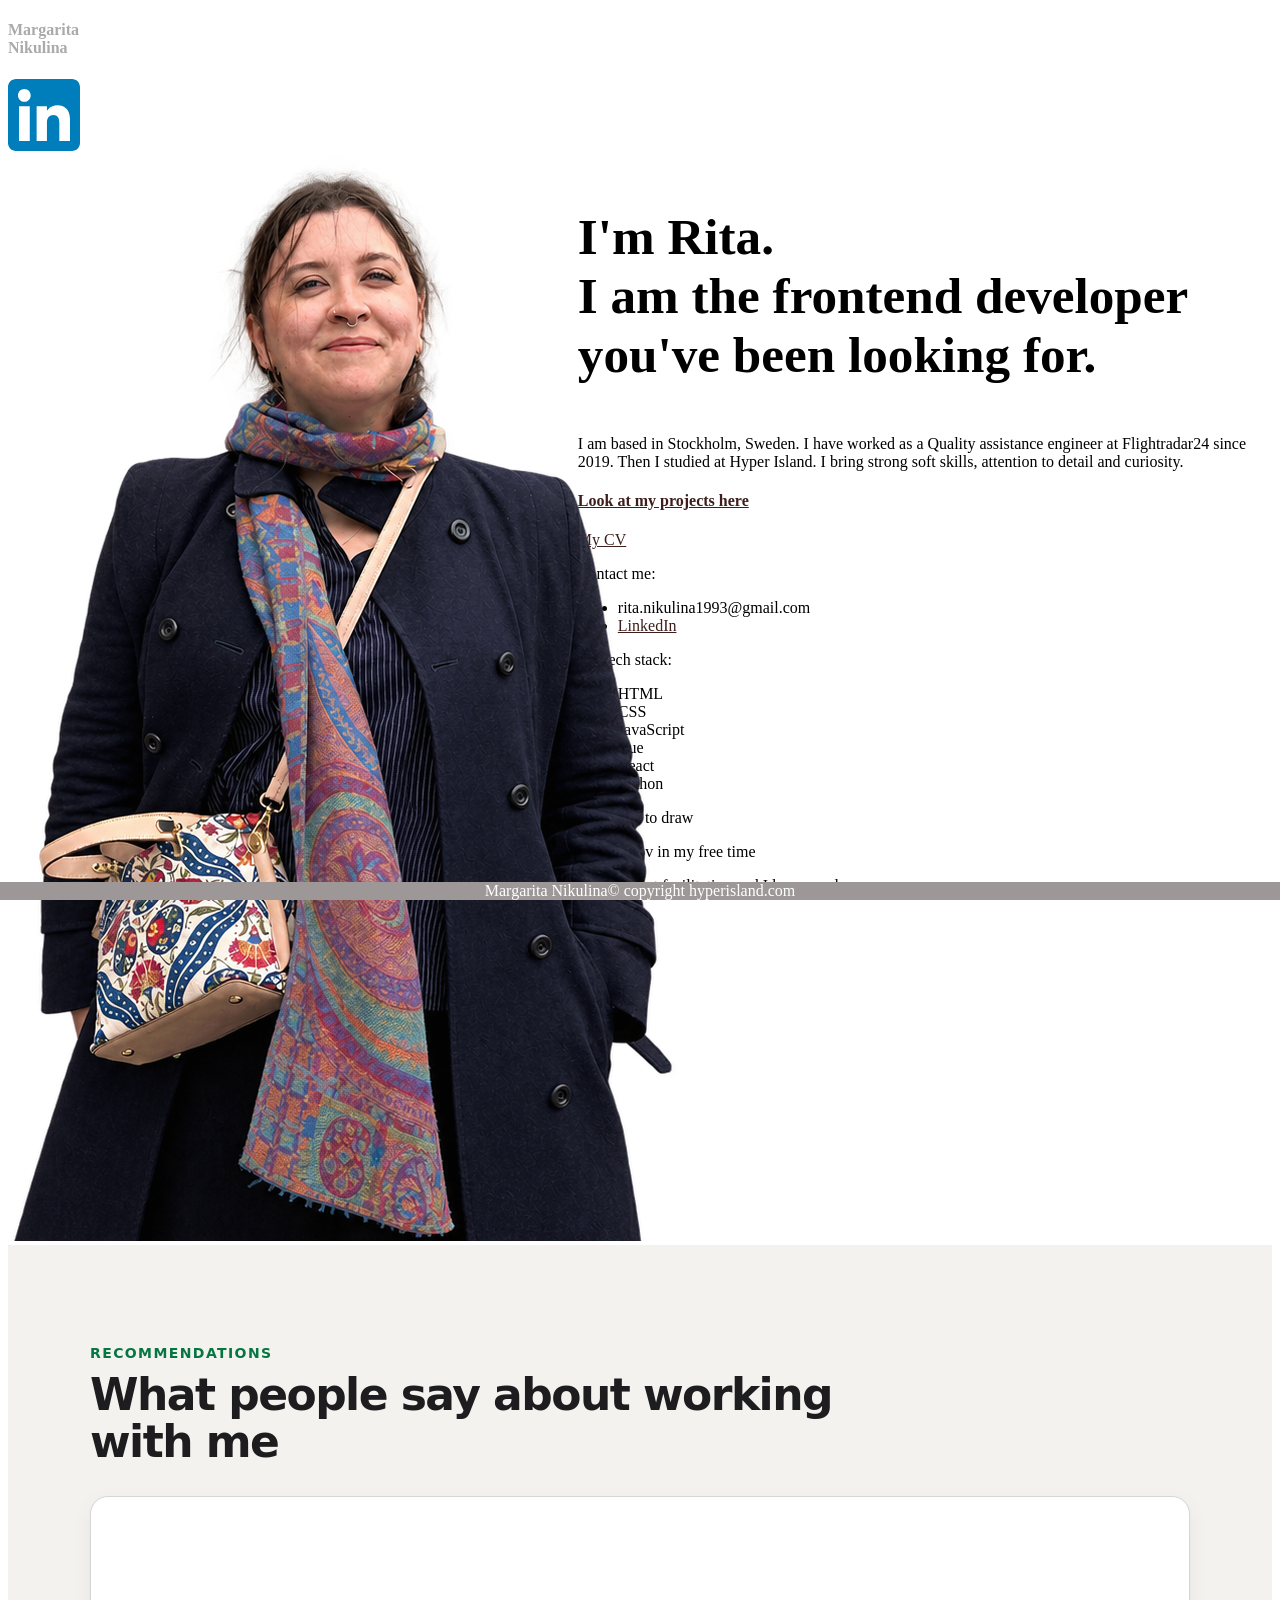
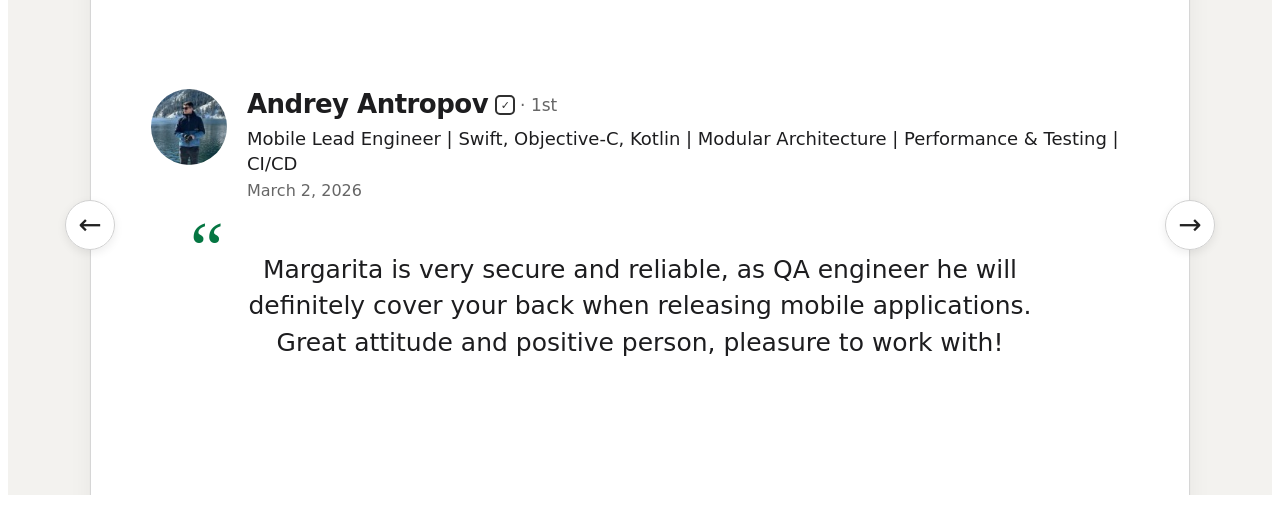
==== main_page/index.html @ 6b38fb1a "added the main page and linkedin iframe" ====
<!DOCTYPE html>
<html>
    <head>
        <meta name="viewport" content="width=device-width, initial-scale=1.0">
        <link rel="stylesheet" href="styles.css">
    </head>
    <body style="font-family:Verdana;color:#aaaaaa;">

        <div class="nameAndLinkedIn">
            <h4>Margarita<br>Nikulina</h4>
            <a href="https://se.linkedin.com/in/margarita-nikulina-b9619282" target="_blank"> <img src="LinkedIn_icon.svg"> </a>
        </div>

        <div style="overflow:auto">

            <div class="right">
                <h3>I'm Rita. <br>
                I am the frontend developer you've been looking for.</h3>
                <p>I am based in Stockholm, Sweden. I have worked as a Quality assistance engineer at Flightradar24 since 2019. Then I studied at Hyper Island. I bring strong soft skills, attention to detail and curiosity.</p>
                <h4><a href="https://my-coding-projects.netlify.app/" target="_blank">Look at my projects here</a></h4>
                <a href="https://www.linkedin.com/in/margarita-nikulina-b9619282/overlay/1742044720905/single-media-viewer/?profileId=ACoAABF32SIBOp_sbPjkxYXE5PJnuqyMGIMagJ0" target="_blank">My CV</a>
                <p>Contact me:</p>
                <ul>
                    <li>rita.nikulina1993@gmail.com</li>
                    <li><a href="https://se.linkedin.com/in/margarita-nikulina-b9619282" target="_blank">LinkedIn</a></li>
                </ul>
                
                    <p>My tech stack:</p>
                    <ul>
                        <li>HTML</li>
                        <li>CSS</li>
                        <li>JavaScript</li>
                        <li>Vue</li>
                        <li>React</li>
                        <li>Python</li>
                    </ul>
                <p>I also like to draw</p>
                <p>I do improv in my free time</p>
                <p>I am good at facilitating and I love people</p>
        
        </div>
        <div class="photo">
            <img class="myphoto" src="myphoto.png" id="social">
        </div>
        <br>
                <br>
                        <br>
                                <br>
        <iframe
            src="/linkedin/index.html"
            name="targetframe"
            allowTransparency="true"
            scrolling="no"
            frameborder="0"
            height="850px"
            width="100%"
            >
        </iframe>
        <div class="footer">Margarita Nikulina© copyright hyperisland.com</div>
        <script type="module" src="script.js"></script>

    </body>
</html>
---- main_page/styles.css ----
* {
  box-sizing: border-box;
}

.right {
  float: right;
  width: 55%;
  padding: 1px;
  text-align: left;
  color:black;
}

h3 {
  font-size: 4vw;
  font-weight: bolder;
}


.photo {
  float: left;
  width: 30%;
  text-align: center;
  border-color: aquamarine;
}

.myphoto {
  max-width: 80vw;
}

@media only screen and (max-width: 620px) {
  /* For mobile phones: */
  .menu, .main, .right {
    width: 100%;
  }
}

.nameAndLinkedIn {
    text-align:left;
    height: auto;
}

.aboutme {
  text-align: left;
  color:black;
  font-family: system-ui, -apple-system, BlinkMacSystemFont, 'Segoe UI', Roboto, Oxygen, Ubuntu, Cantarell, 'Open Sans', 'Helvetica Neue', sans-serif
}

a {
  color: rgb(61, 30, 27);
}

@font-face {
  font-family: "myFont";
  src: url("ArchivoBlack-Regular.ttf");
}

.footer {
  position: fixed;
  left: 0;
  bottom: 0;
  width: 100%;
  background-color: rgb(157, 151, 151);
  color: white;
  text-align: center;
}

/*rotating images!*/
/* img {
  position: fixed;

  animation: rotate 1s linear infinite;
  animation-play-state: paused;
  animation-delay: calc(var(--scroll) * -1s);

  animation-iteration-count: 1;
  animation-fill-mode: both;
}

@keyframes rotate {
  to {
    transform: rotate(360deg);
  }
} */
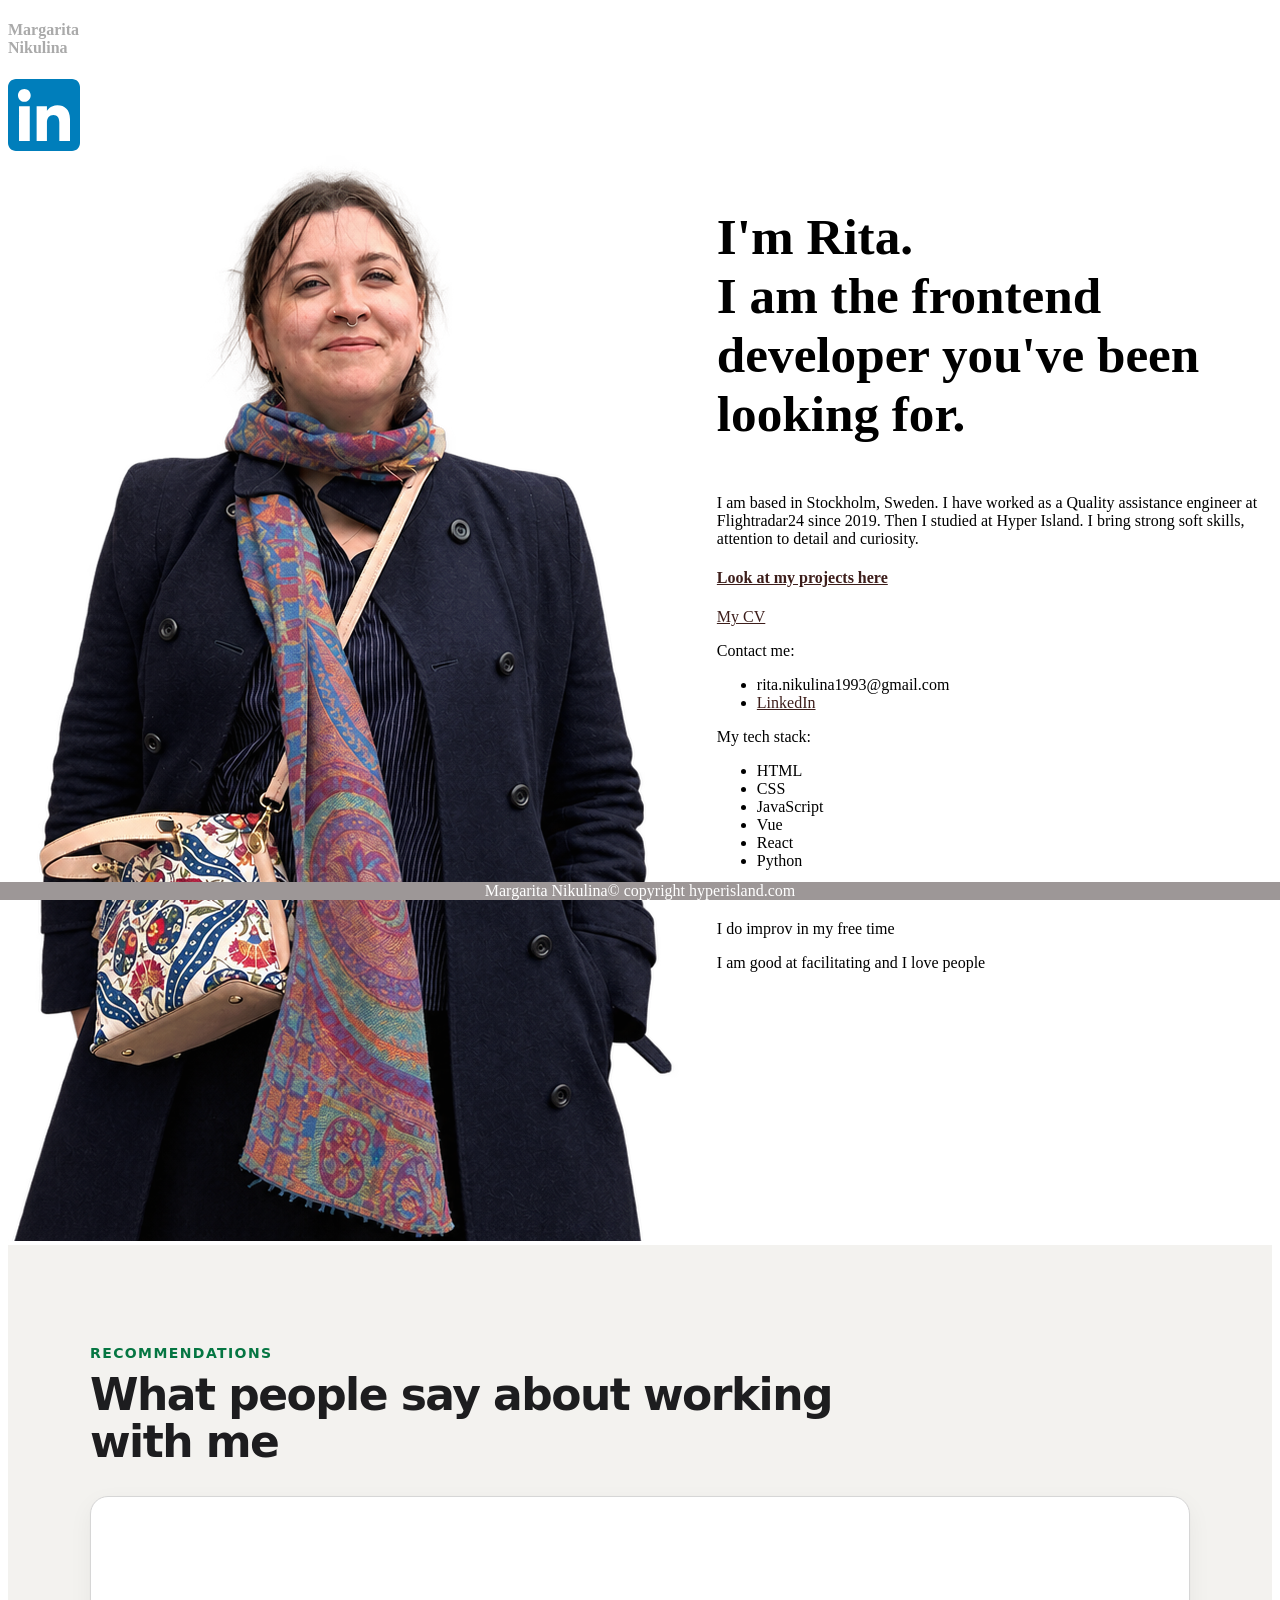
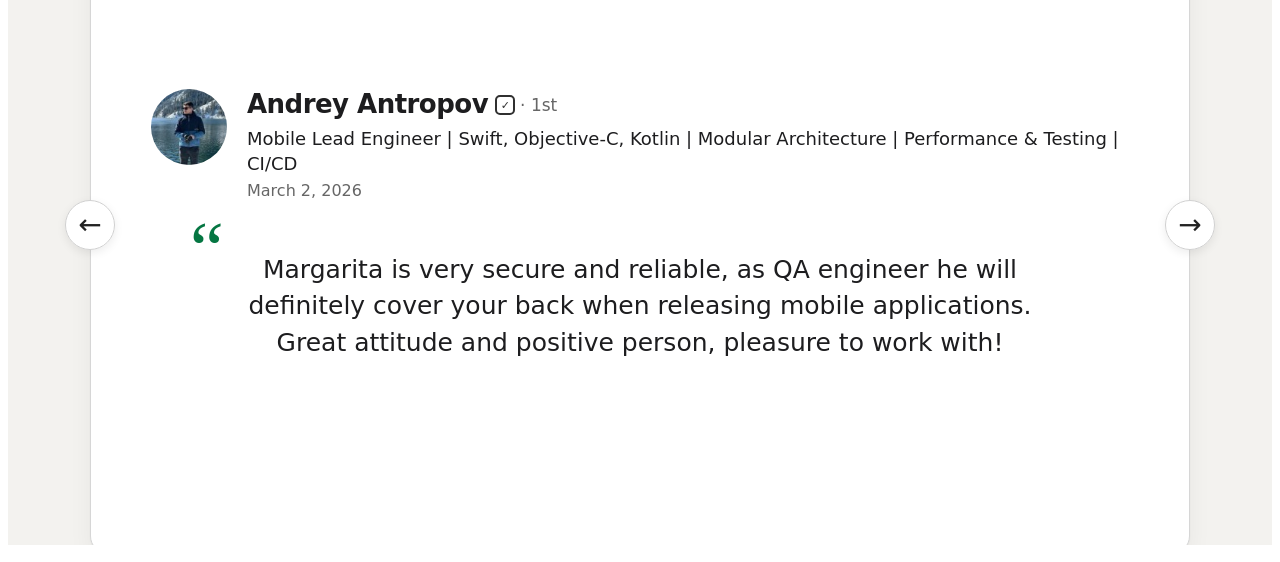
==== commit 12674475: "tweaked the css" ====
--- a/main_page/index.html
+++ b/main_page/index.html
@@ -42,17 +42,14 @@
         <div class="photo">
             <img class="myphoto" src="myphoto.png" id="social">
         </div>
-        <br>
-                <br>
-                        <br>
-                                <br>
+
         <iframe
             src="/linkedin/index.html"
             name="targetframe"
             allowTransparency="true"
             scrolling="no"
             frameborder="0"
-            height="850px"
+            height="900px"
             width="100%"
             >
         </iframe>
--- a/main_page/styles.css
+++ b/main_page/styles.css
@@ -2,9 +2,21 @@
   box-sizing: border-box;
 }
 
+:root {
+  --font:
+    system-ui,
+    -apple-system,
+    BlinkMacSystemFont,
+    "Segoe UI",
+    Roboto,
+    Helvetica,
+    Arial,
+    sans-serif
+}
+
 .right {
   float: right;
-  width: 55%;
+  width: 44%;
   padding: 1px;
   text-align: left;
   color:black;
@@ -24,7 +36,7 @@
 }
 
 .myphoto {
-  max-width: 80vw;
+  max-width: 55vw;
 }
 
 @media only screen and (max-width: 620px) {
@@ -42,17 +54,16 @@
 .aboutme {
   text-align: left;
   color:black;
-  font-family: system-ui, -apple-system, BlinkMacSystemFont, 'Segoe UI', Roboto, Oxygen, Ubuntu, Cantarell, 'Open Sans', 'Helvetica Neue', sans-serif
 }
 
 a {
   color: rgb(61, 30, 27);
 }
 
-@font-face {
+/* @font-face {
   font-family: "myFont";
   src: url("ArchivoBlack-Regular.ttf");
-}
+} */
 
 .footer {
   position: fixed;
@@ -80,4 +91,9 @@
   to {
     transform: rotate(360deg);
   }
-} */+} */
+
+iframe {
+
+  margin-bottom: 5px;
+}
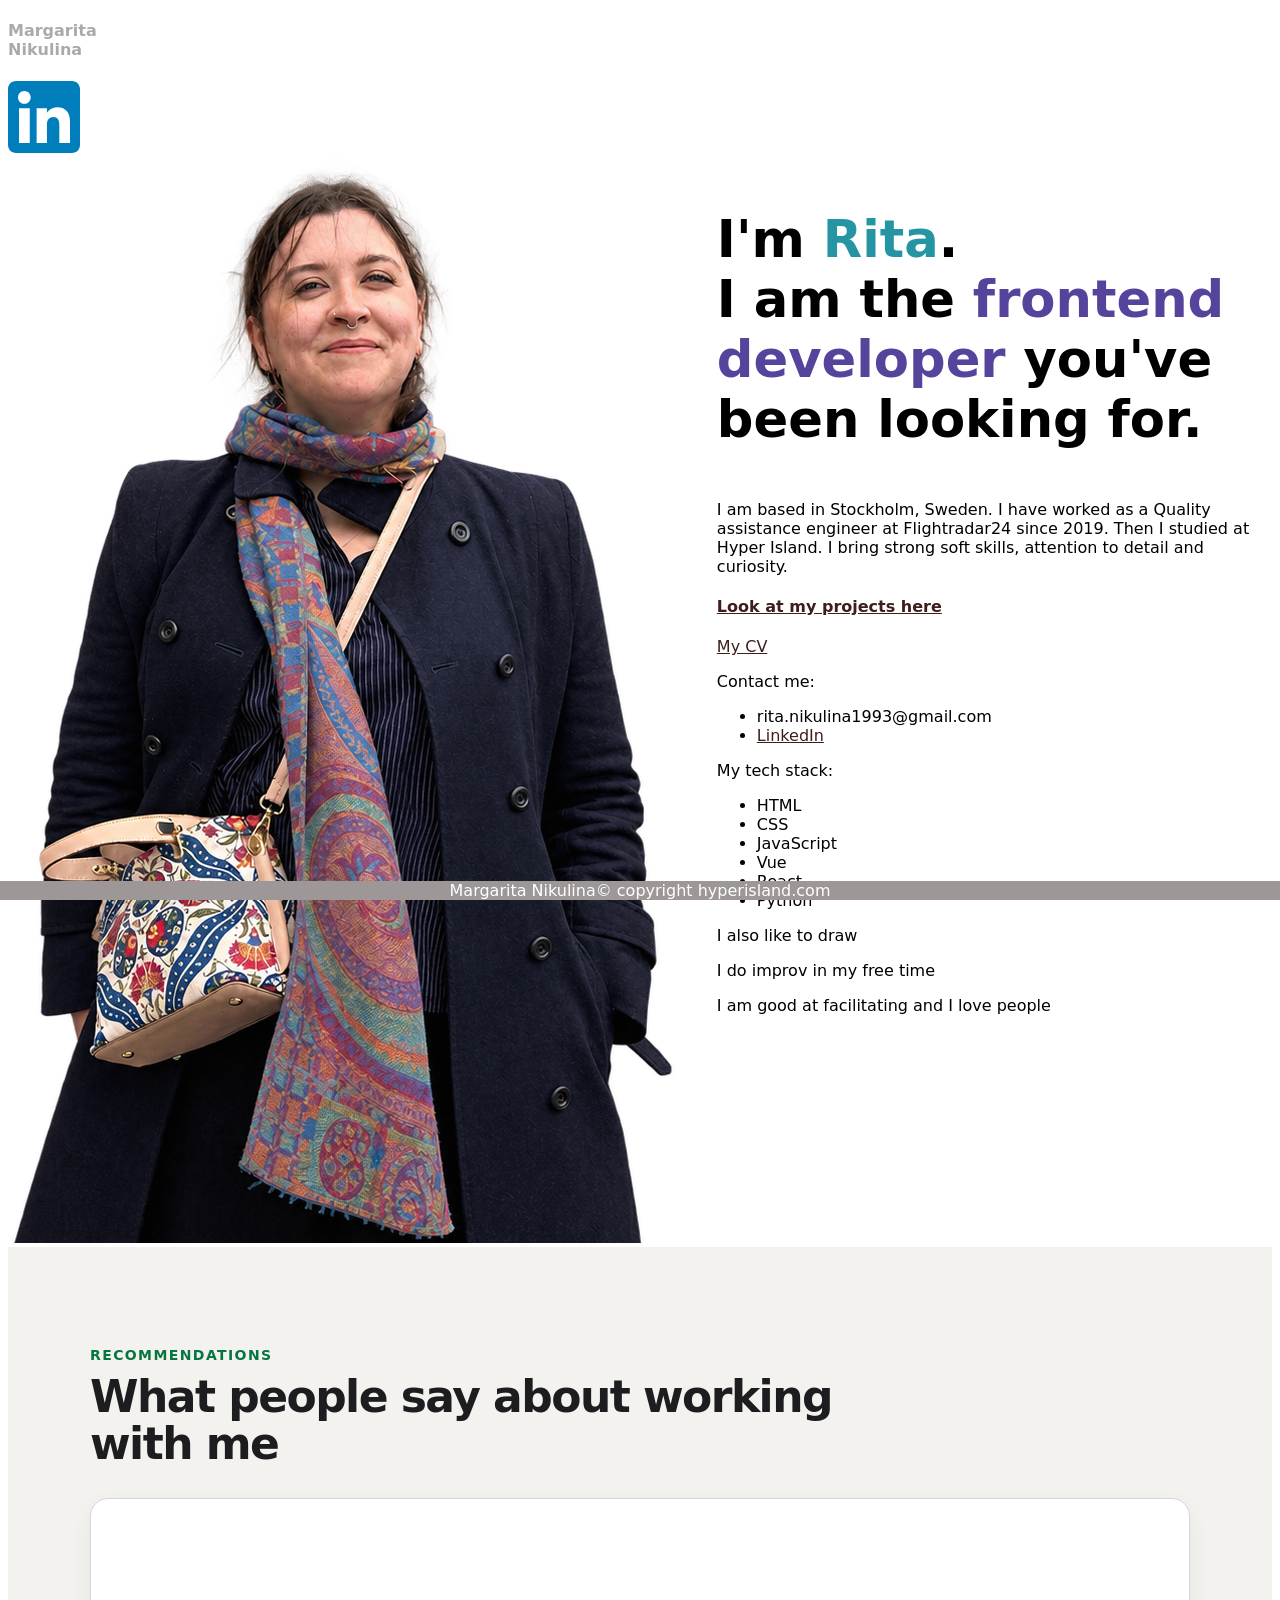
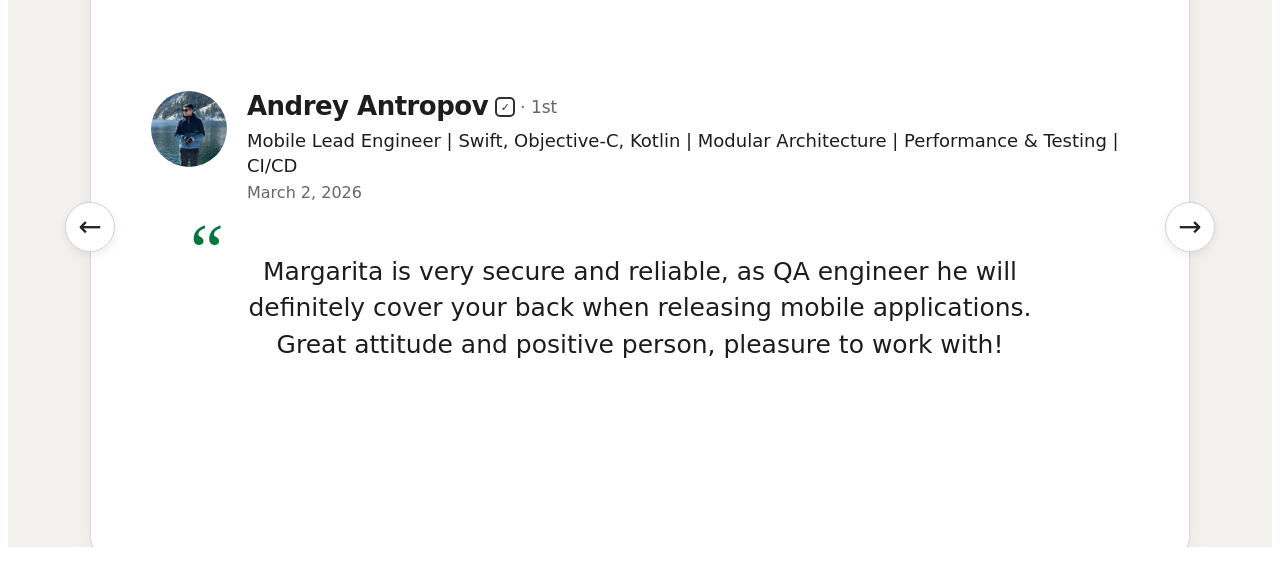
==== commit b370f7ee: "more css" ====
--- a/main_page/index.html
+++ b/main_page/index.html
@@ -14,8 +14,8 @@
         <div style="overflow:auto">
 
             <div class="right">
-                <h3>I'm Rita. <br>
-                I am the frontend developer you've been looking for.</h3>
+                <h3>I'm <span style="color:rgb(37, 149, 164)">Rita</span>. <br>
+                I am the <span style="color:rgb(86, 67, 156)">frontend developer</span> you've been looking for.</h3>
                 <p>I am based in Stockholm, Sweden. I have worked as a Quality assistance engineer at Flightradar24 since 2019. Then I studied at Hyper Island. I bring strong soft skills, attention to detail and curiosity.</p>
                 <h4><a href="https://my-coding-projects.netlify.app/" target="_blank">Look at my projects here</a></h4>
                 <a href="https://www.linkedin.com/in/margarita-nikulina-b9619282/overlay/1742044720905/single-media-viewer/?profileId=ACoAABF32SIBOp_sbPjkxYXE5PJnuqyMGIMagJ0" target="_blank">My CV</a>
--- a/main_page/styles.css
+++ b/main_page/styles.css
@@ -1,18 +1,8 @@
 * {
   box-sizing: border-box;
+  font-family: system-ui, -apple-system, BlinkMacSystemFont, 'Segoe UI', Roboto, Oxygen, Ubuntu, Cantarell, 'Open Sans', 'Helvetica Neue', sans-serif;
 }
 
-:root {
-  --font:
-    system-ui,
-    -apple-system,
-    BlinkMacSystemFont,
-    "Segoe UI",
-    Roboto,
-    Helvetica,
-    Arial,
-    sans-serif
-}
 
 .right {
   float: right;
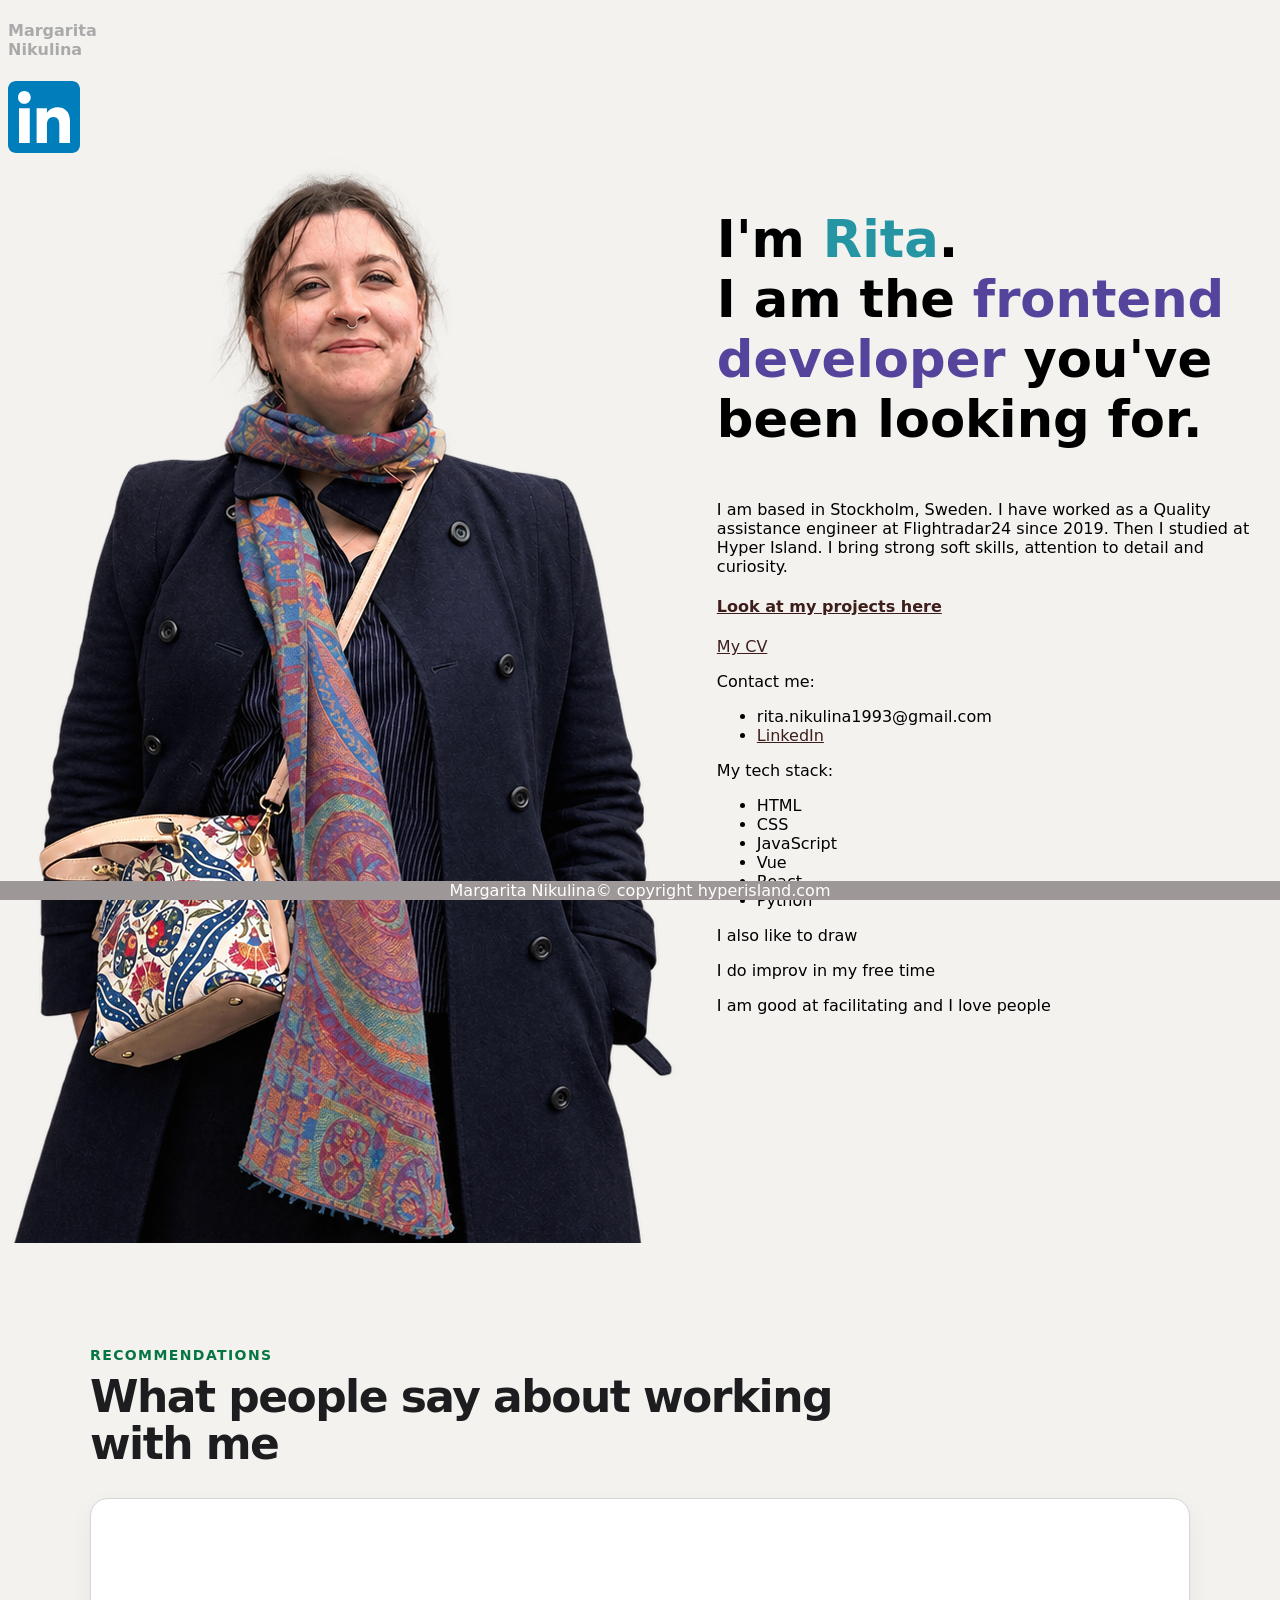
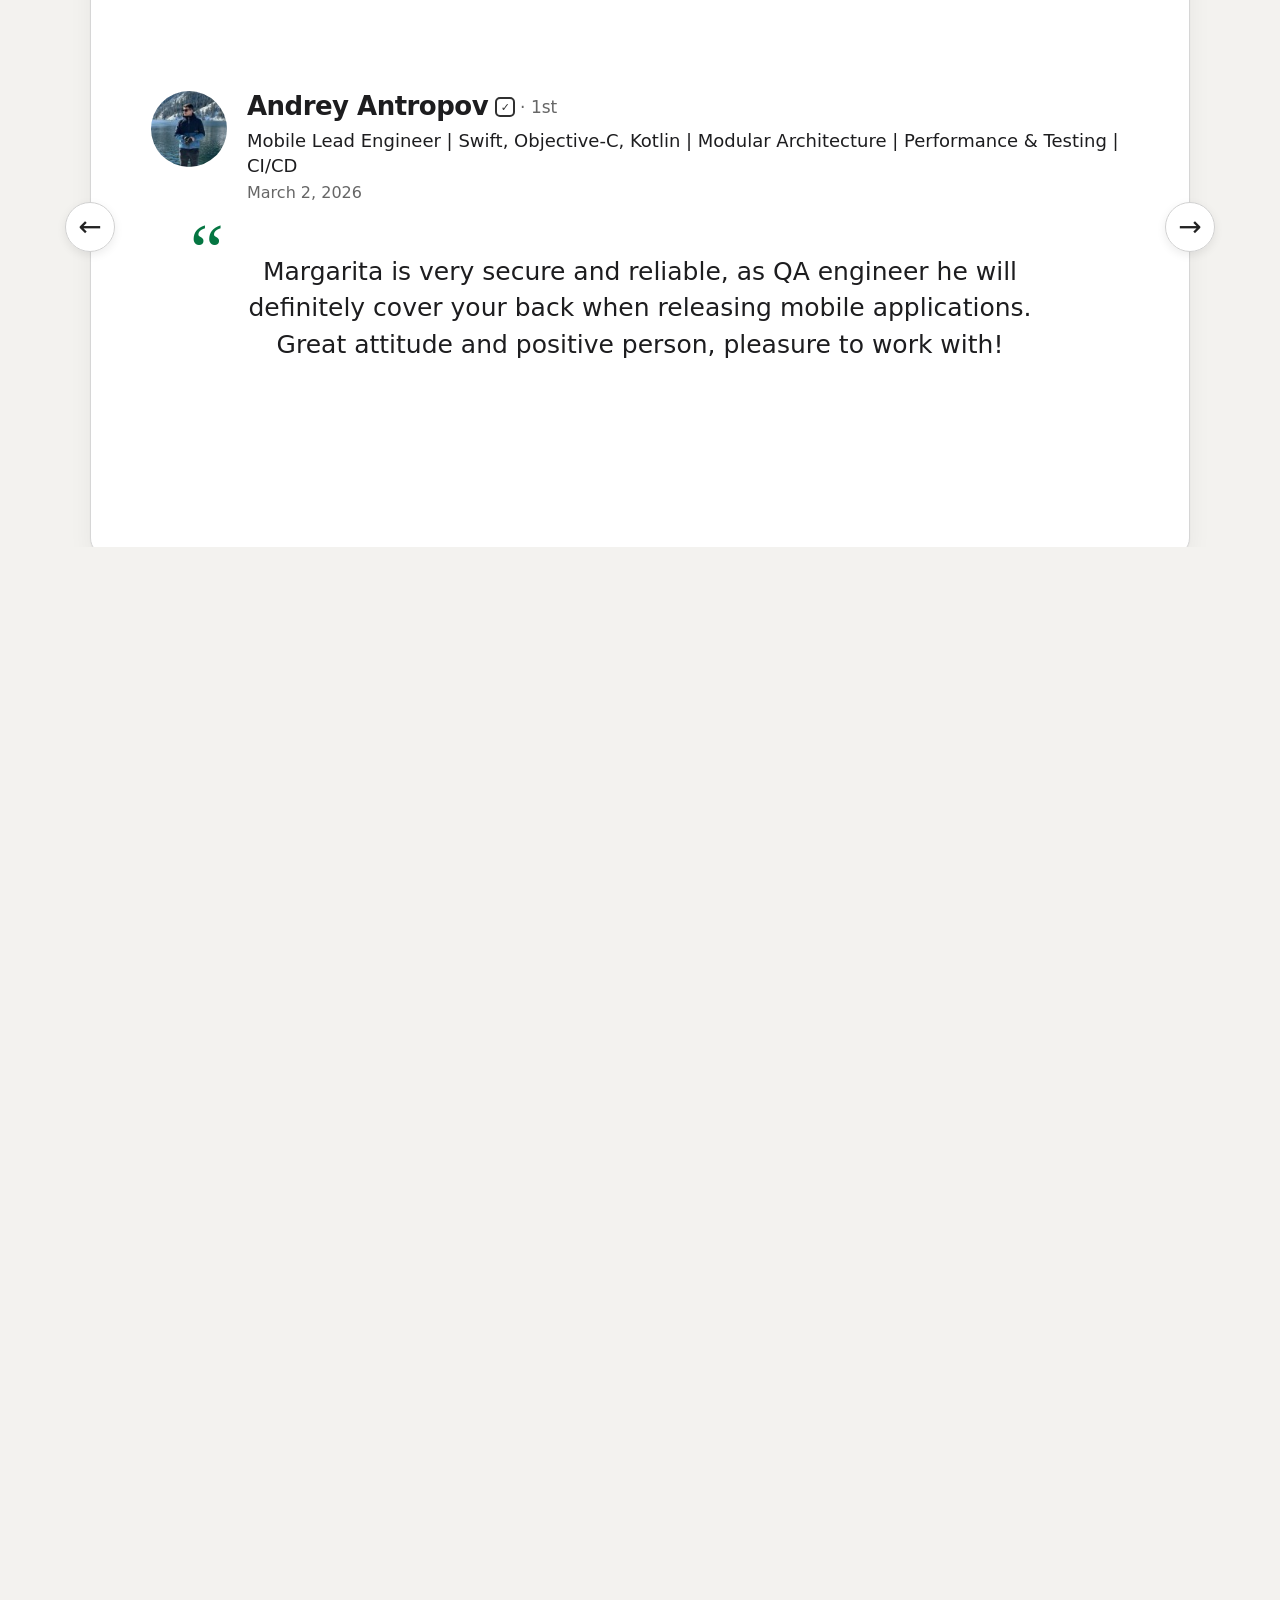
==== commit bfb0f6ca: "added coding projects iframe and more css added coding projects iframe and more css" ====
--- a/main_page/index.html
+++ b/main_page/index.html
@@ -42,7 +42,6 @@
         <div class="photo">
             <img class="myphoto" src="myphoto.png" id="social">
         </div>
-
         <iframe
             src="/linkedin/index.html"
             name="targetframe"
@@ -53,6 +52,16 @@
             width="100%"
             >
         </iframe>
+                <iframe
+            src="https://my-coding-projects.netlify.app"
+            name="targetframe"
+            allowTransparency="true"
+            scrolling="no"
+            frameborder="0"
+            height="2200px"
+            width="100%"
+            >
+        </iframe>
         <div class="footer">Margarita Nikulina© copyright hyperisland.com</div>
         <script type="module" src="script.js"></script>
 
--- a/main_page/styles.css
+++ b/main_page/styles.css
@@ -1,6 +1,27 @@
 * {
   box-sizing: border-box;
-  font-family: system-ui, -apple-system, BlinkMacSystemFont, 'Segoe UI', Roboto, Oxygen, Ubuntu, Cantarell, 'Open Sans', 'Helvetica Neue', sans-serif;
+  font-family: var(--font);
+  background-color: #f3f2ef;
+}
+
+:root {
+  --font:
+    system-ui,
+    -apple-system,
+    BlinkMacSystemFont,
+    "Segoe UI",
+    Roboto,
+    Helvetica,
+    Arial,
+    sans-serif;
+}
+
+button,
+h3,
+input,
+textarea,
+select {
+  font: inherit;
 }
 
 
@@ -10,6 +31,7 @@
   padding: 1px;
   text-align: left;
   color:black;
+  font-family: var(--font);
 }
 
 h3 {
@@ -50,10 +72,6 @@
   color: rgb(61, 30, 27);
 }
 
-/* @font-face {
-  font-family: "myFont";
-  src: url("ArchivoBlack-Regular.ttf");
-} */
 
 .footer {
   position: fixed;
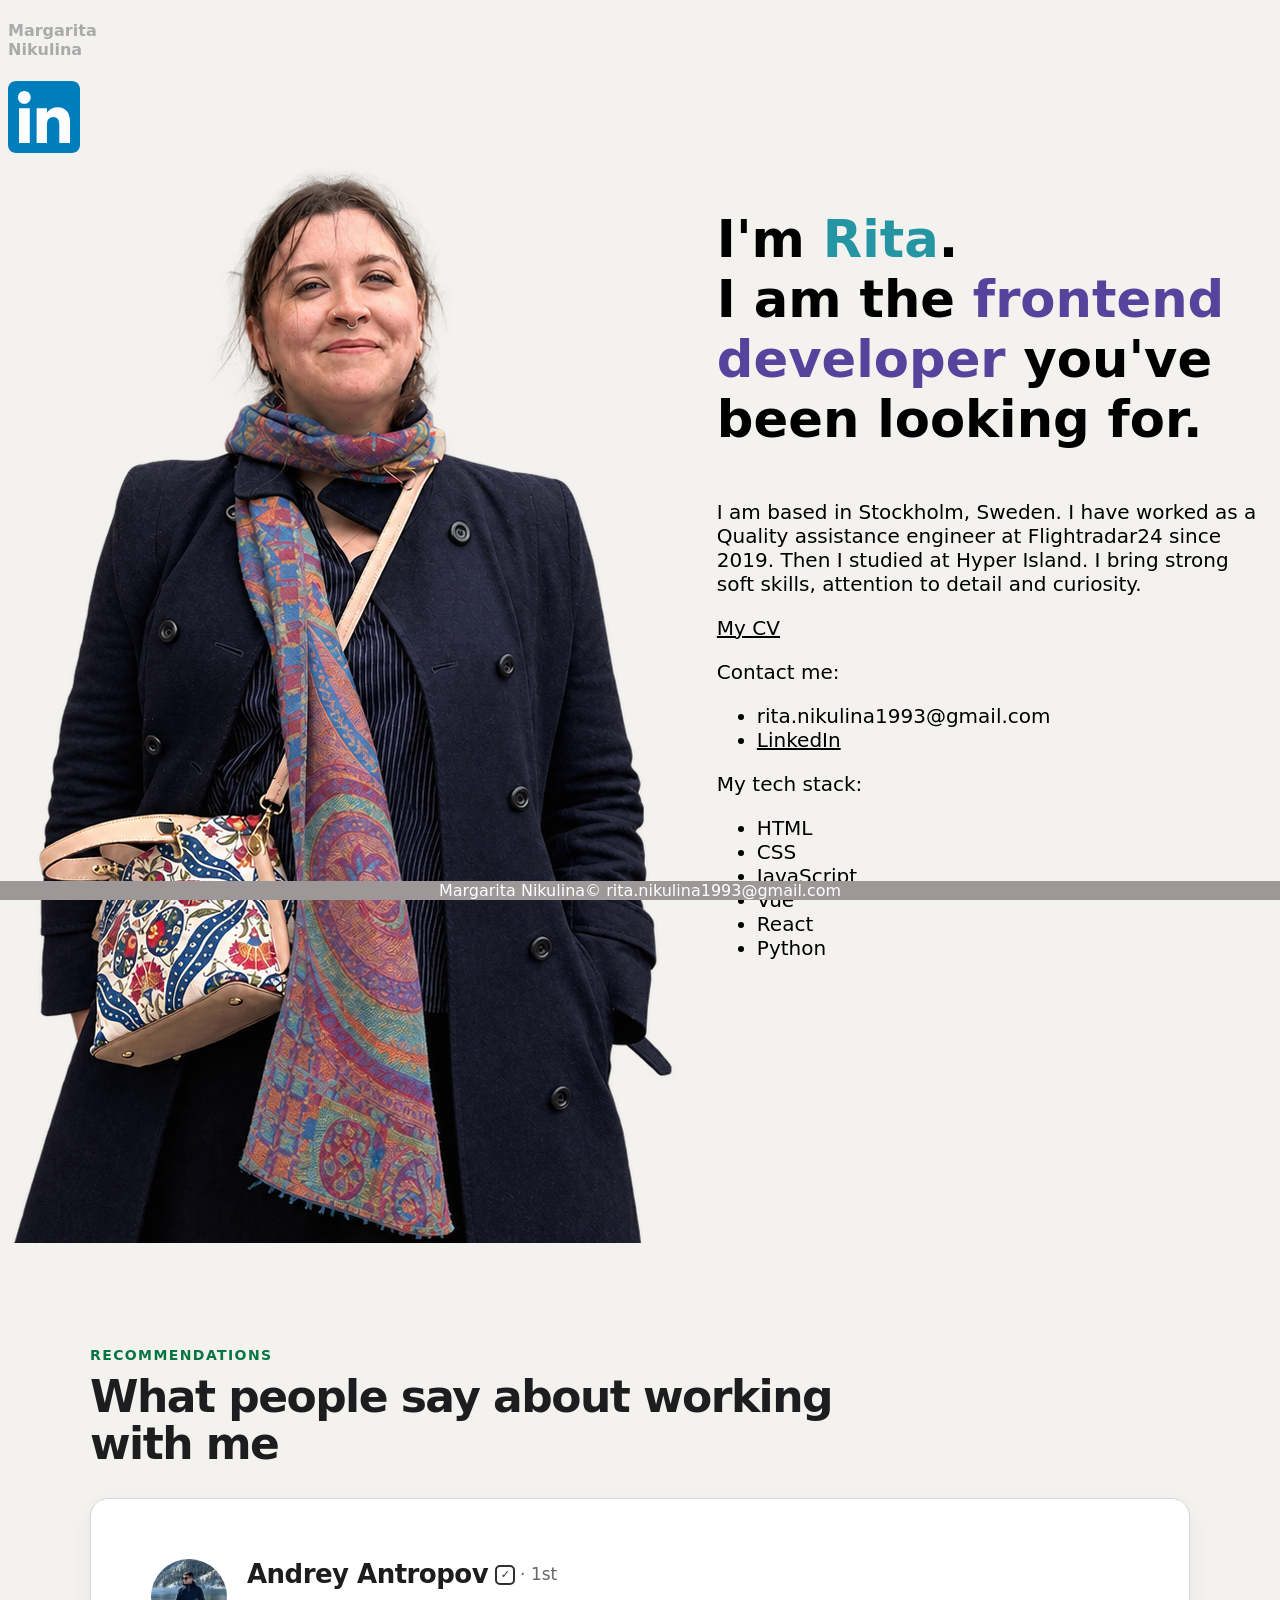
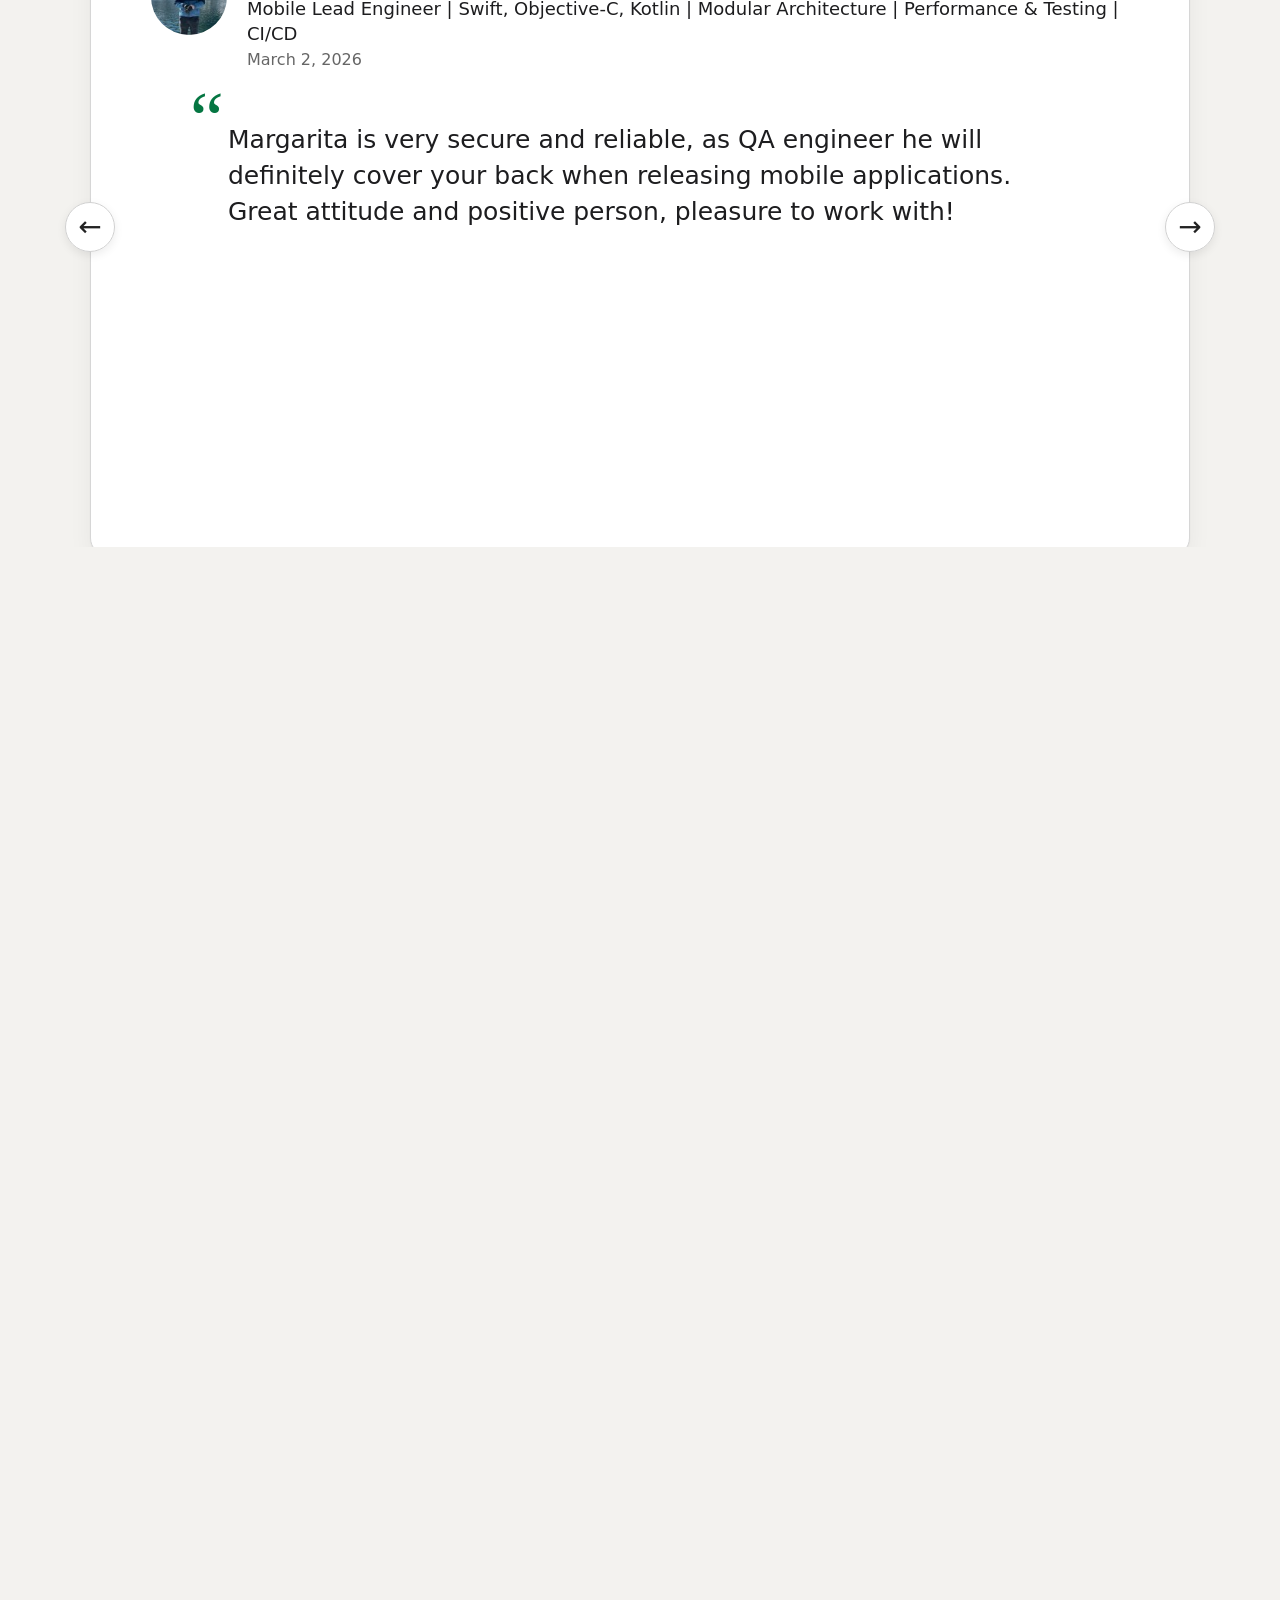
==== commit 33990160: "changed the content" ====
--- a/main_page/index.html
+++ b/main_page/index.html
@@ -17,7 +17,6 @@
                 <h3>I'm <span style="color:rgb(37, 149, 164)">Rita</span>. <br>
                 I am the <span style="color:rgb(86, 67, 156)">frontend developer</span> you've been looking for.</h3>
                 <p>I am based in Stockholm, Sweden. I have worked as a Quality assistance engineer at Flightradar24 since 2019. Then I studied at Hyper Island. I bring strong soft skills, attention to detail and curiosity.</p>
-                <h4><a href="https://my-coding-projects.netlify.app/" target="_blank">Look at my projects here</a></h4>
                 <a href="https://www.linkedin.com/in/margarita-nikulina-b9619282/overlay/1742044720905/single-media-viewer/?profileId=ACoAABF32SIBOp_sbPjkxYXE5PJnuqyMGIMagJ0" target="_blank">My CV</a>
                 <p>Contact me:</p>
                 <ul>
@@ -34,9 +33,6 @@
                         <li>React</li>
                         <li>Python</li>
                     </ul>
-                <p>I also like to draw</p>
-                <p>I do improv in my free time</p>
-                <p>I am good at facilitating and I love people</p>
         
         </div>
         <div class="photo">
@@ -62,7 +58,7 @@
             width="100%"
             >
         </iframe>
-        <div class="footer">Margarita Nikulina© copyright hyperisland.com</div>
+        <div class="footer">Margarita Nikulina© rita.nikulina1993@gmail.com</div>
         <script type="module" src="script.js"></script>
 
     </body>
--- a/main_page/styles.css
+++ b/main_page/styles.css
@@ -32,6 +32,7 @@
   text-align: left;
   color:black;
   font-family: var(--font);
+  font-size: 20px;
 }
 
 h3 {
@@ -44,7 +45,6 @@
   float: left;
   width: 30%;
   text-align: center;
-  border-color: aquamarine;
 }
 
 .myphoto {
@@ -69,7 +69,7 @@
 }
 
 a {
-  color: rgb(61, 30, 27);
+  color: rgb(0, 0, 0);
 }
 
 
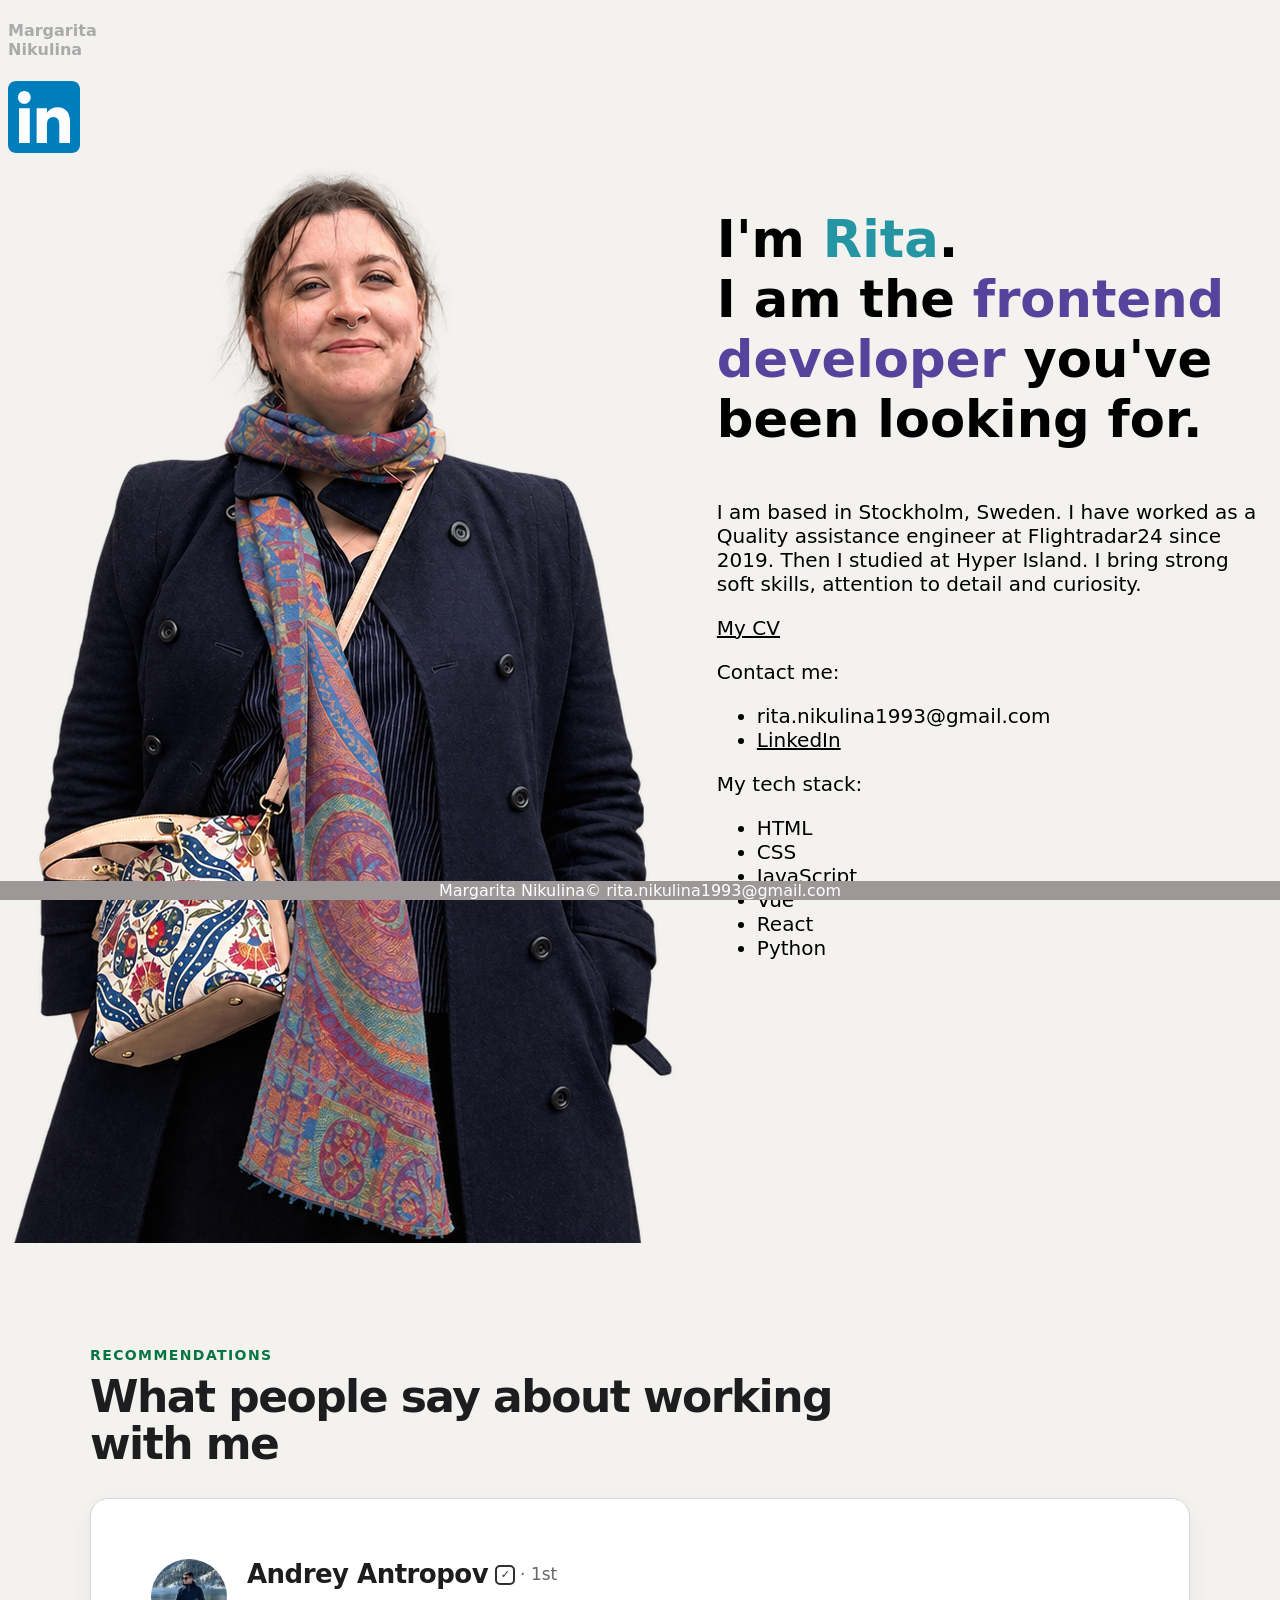
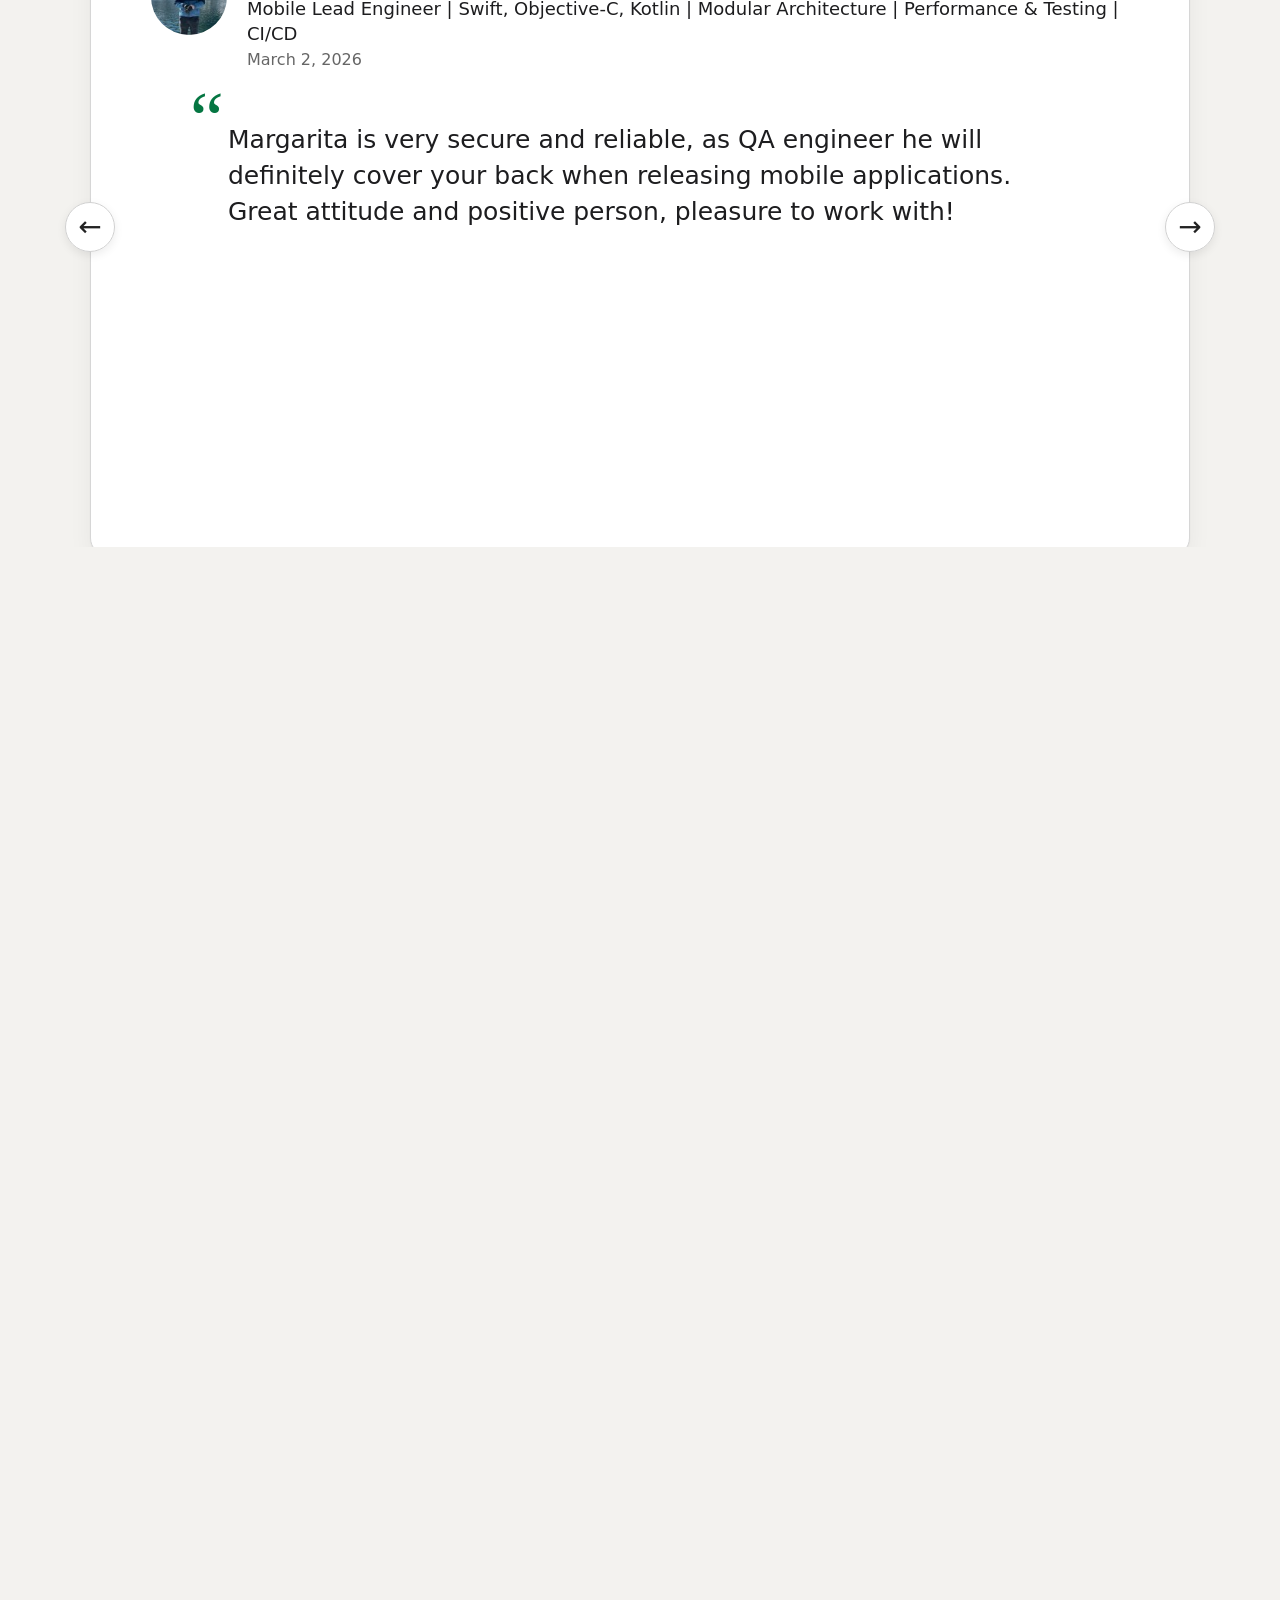
==== commit 97f89150: "more css experiments" ====
--- a/main_page/index.html
+++ b/main_page/index.html
@@ -56,6 +56,7 @@
             frameborder="0"
             height="2200px"
             width="100%"
+            style="display: block;margin: auto;"
             >
         </iframe>
         <div class="footer">Margarita Nikulina© rita.nikulina1993@gmail.com</div>
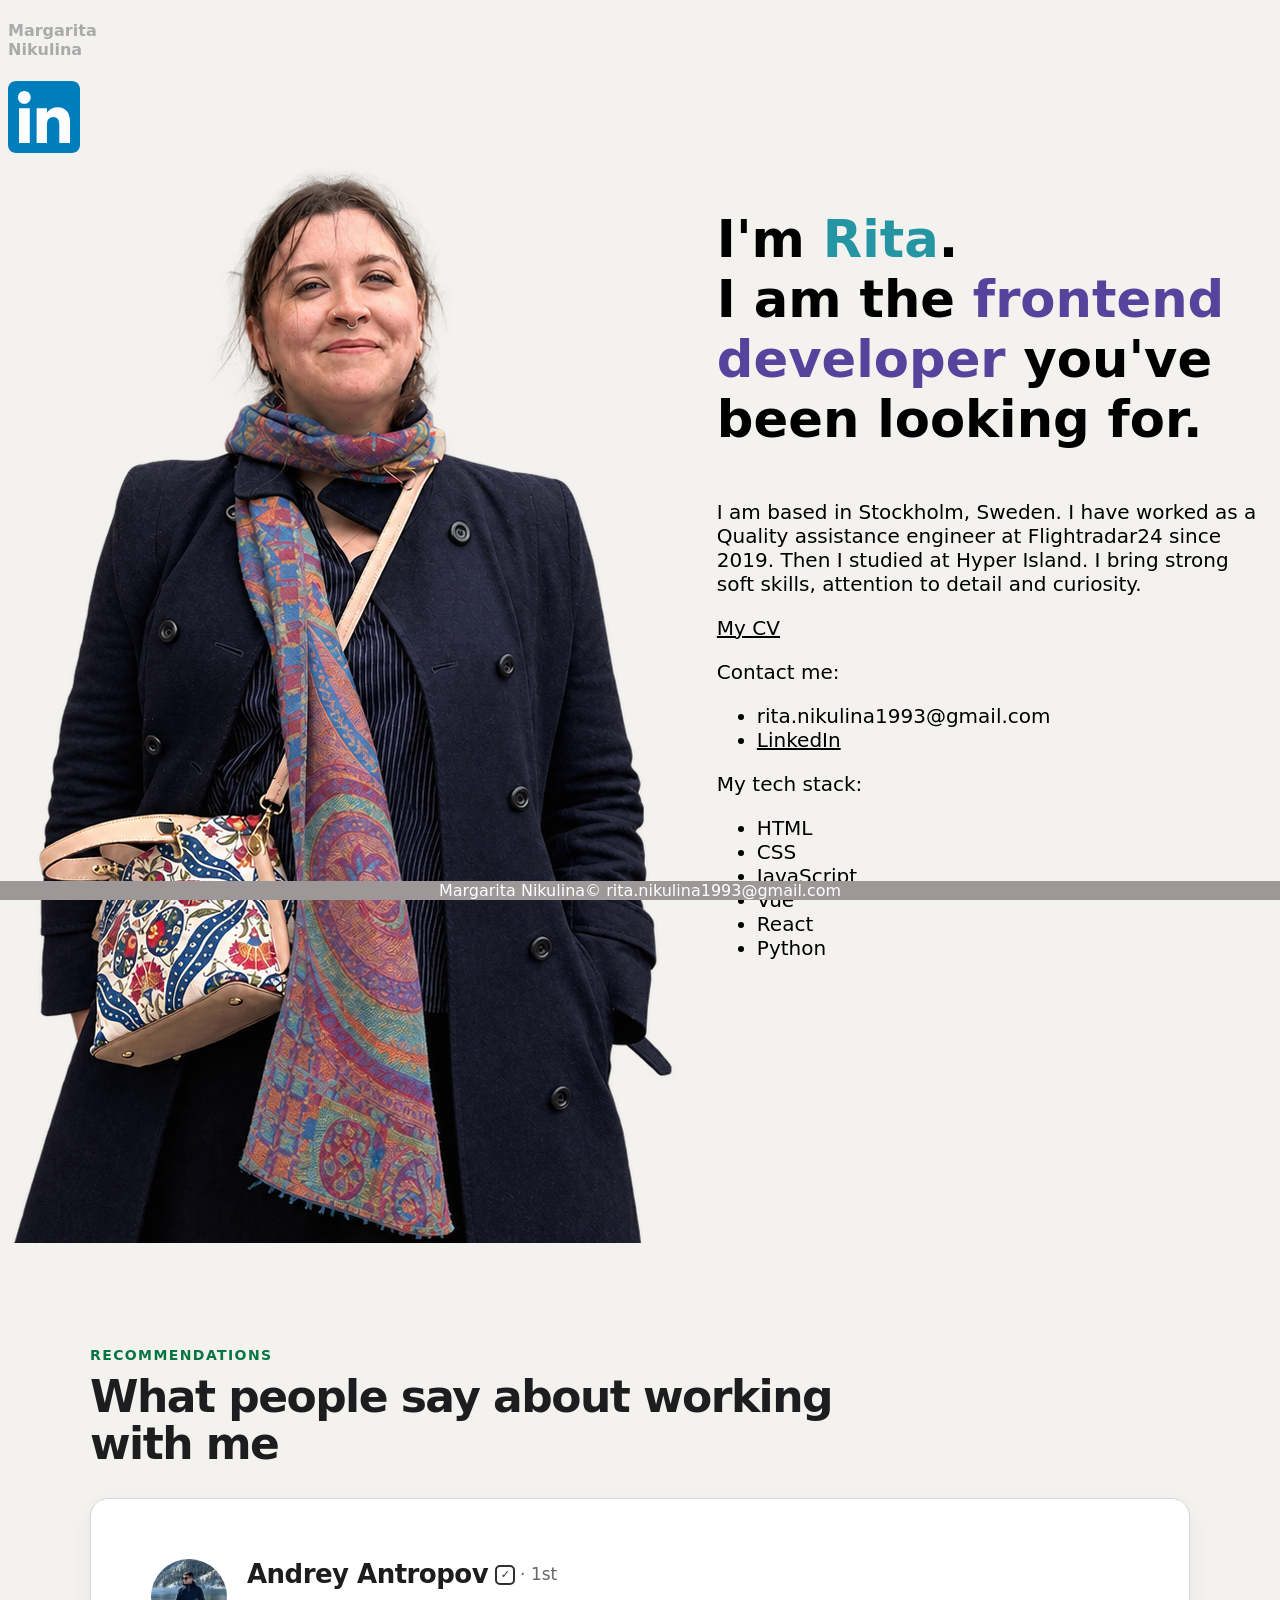
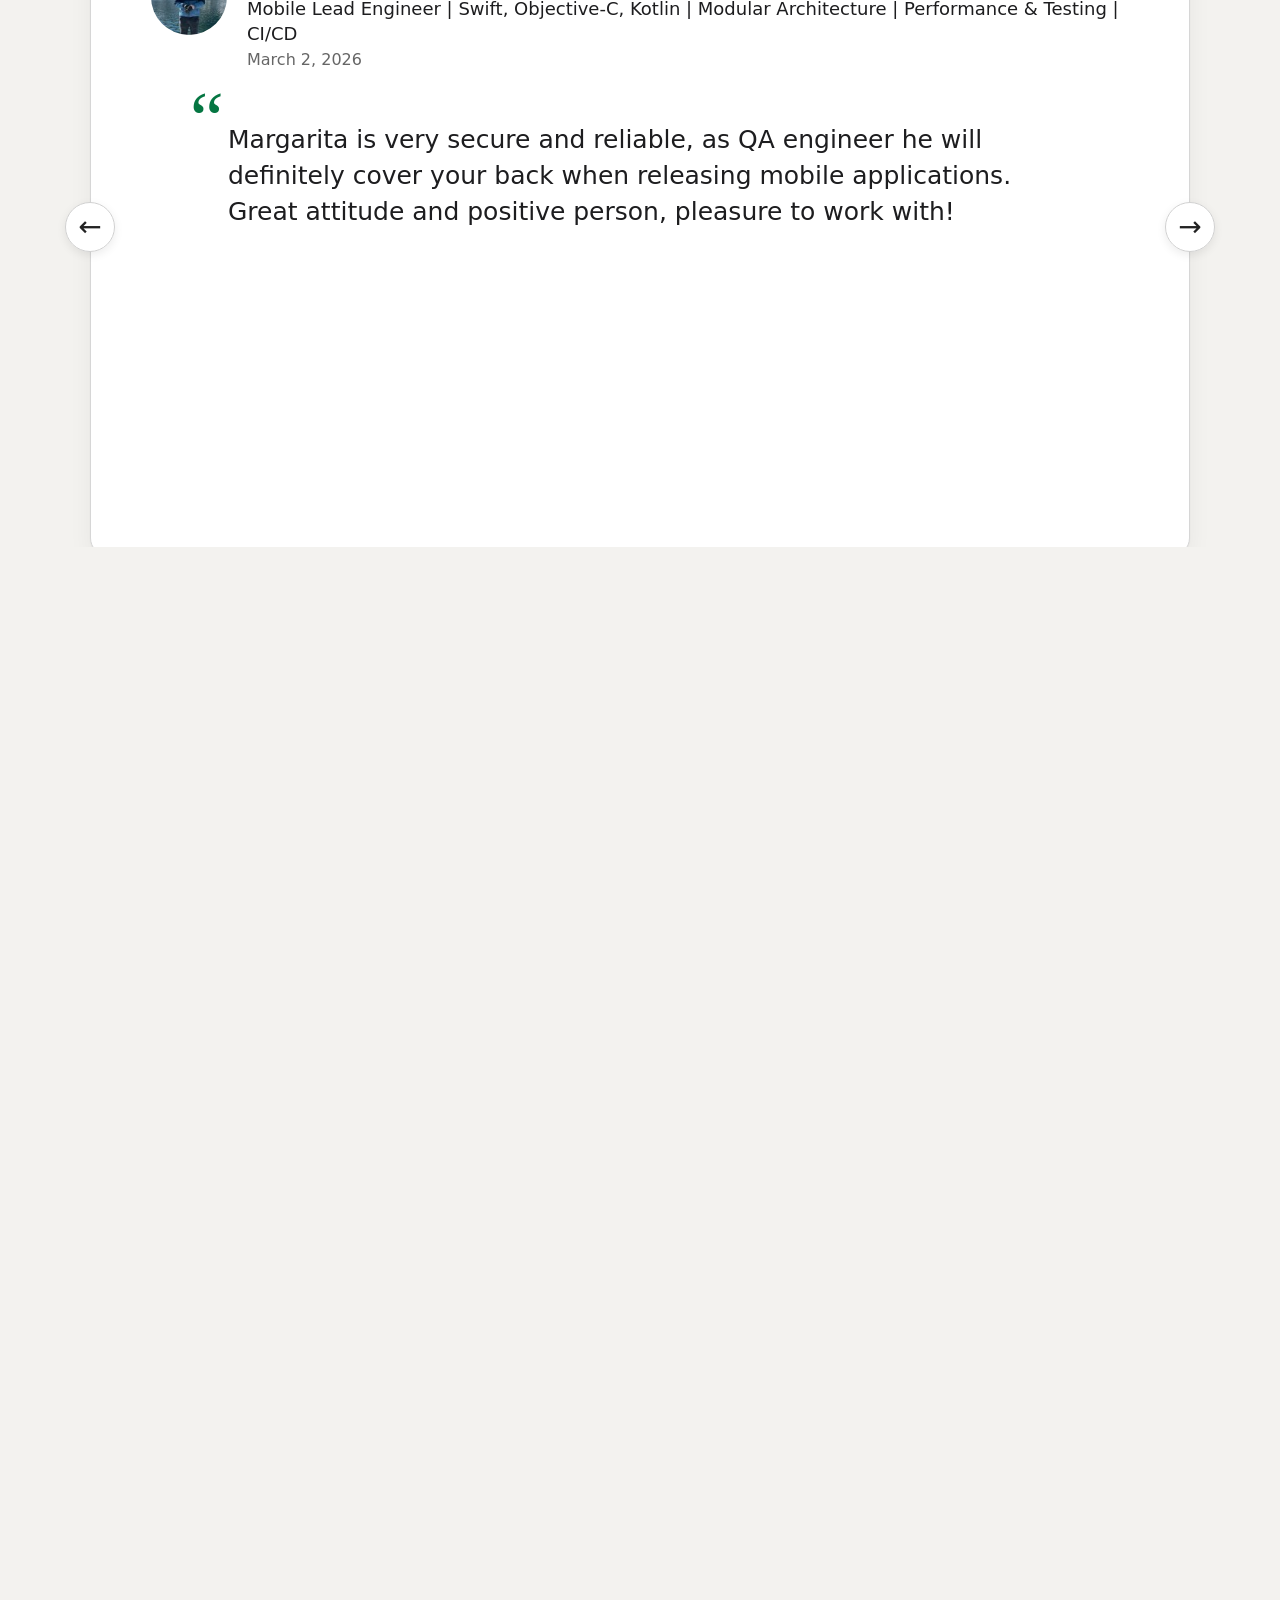
==== commit 88c6edd6: "adjusted the iframe to fix the content" ====
--- a/main_page/index.html
+++ b/main_page/index.html
@@ -54,9 +54,8 @@
             allowTransparency="true"
             scrolling="no"
             frameborder="0"
-            height="2200px"
+            height="2800vw"
             width="100%"
-            style="display: block;margin: auto;"
             >
         </iframe>
         <div class="footer">Margarita Nikulina© rita.nikulina1993@gmail.com</div>
